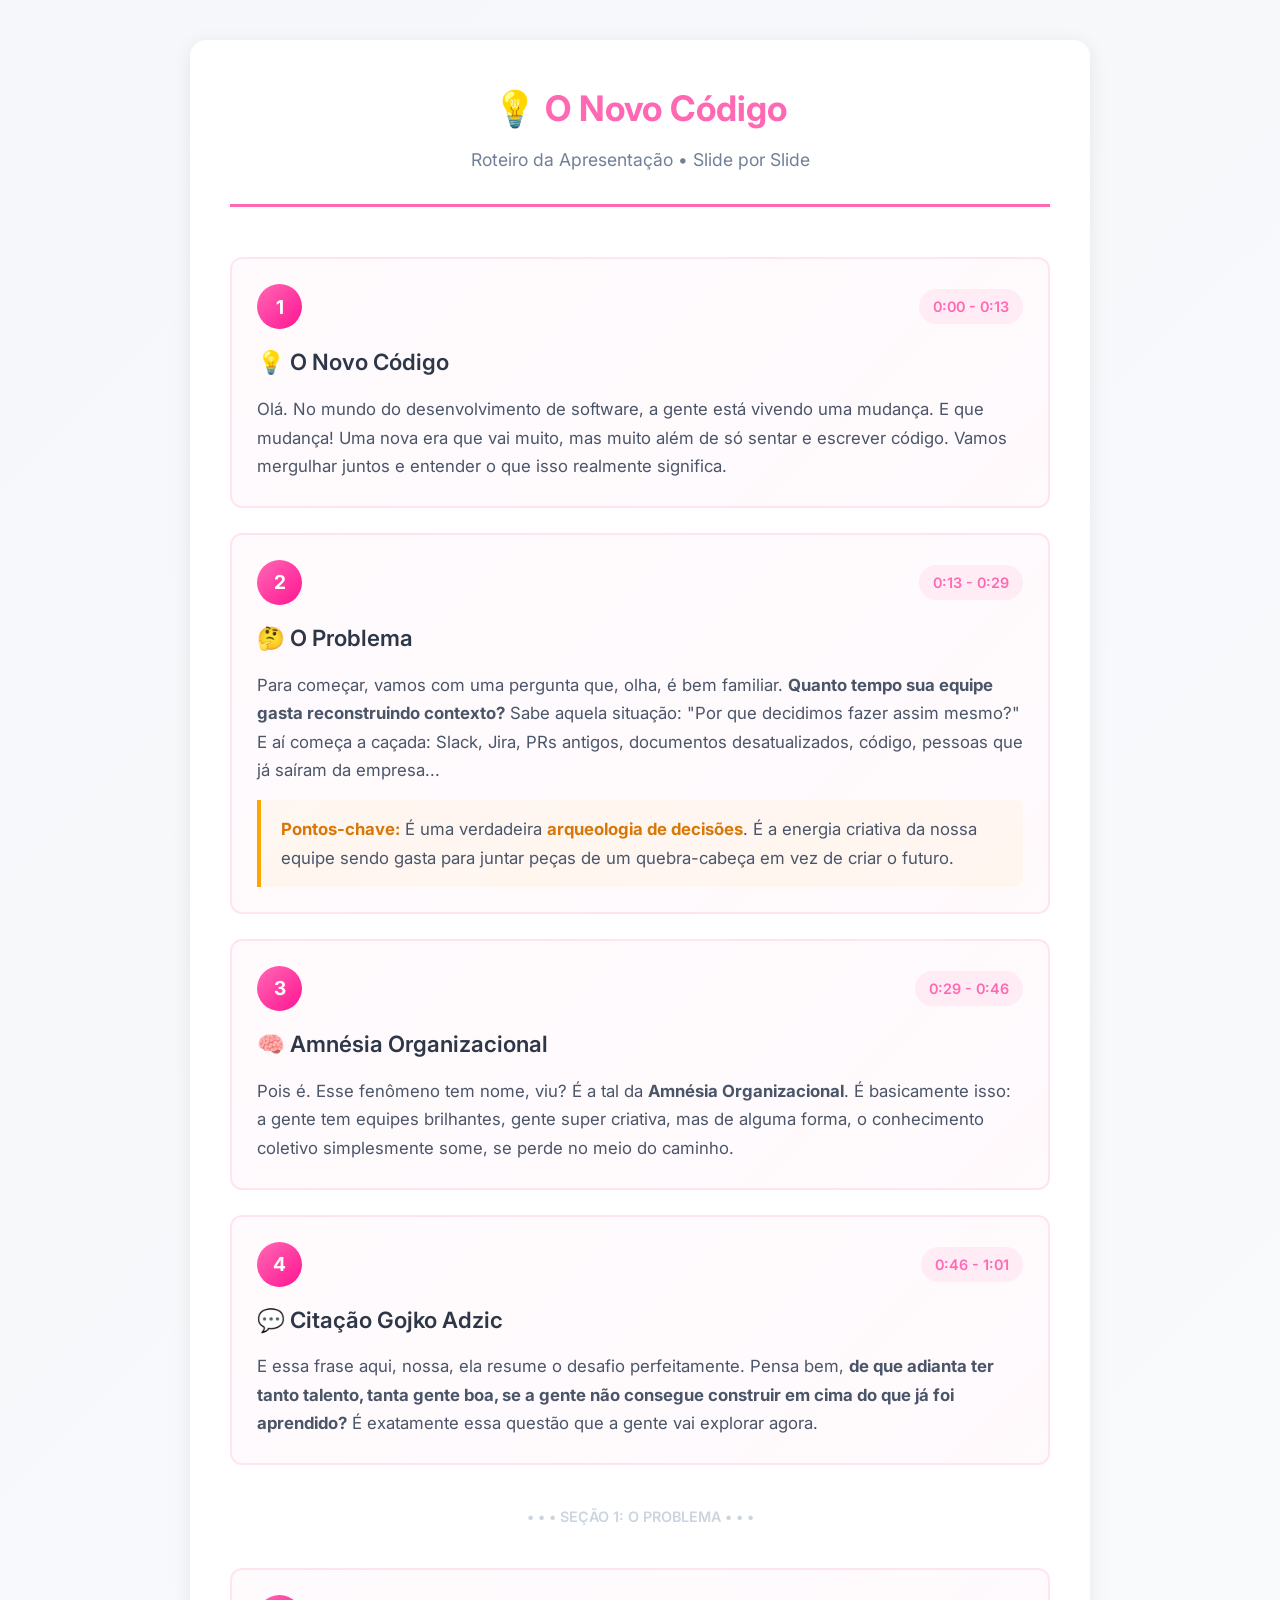
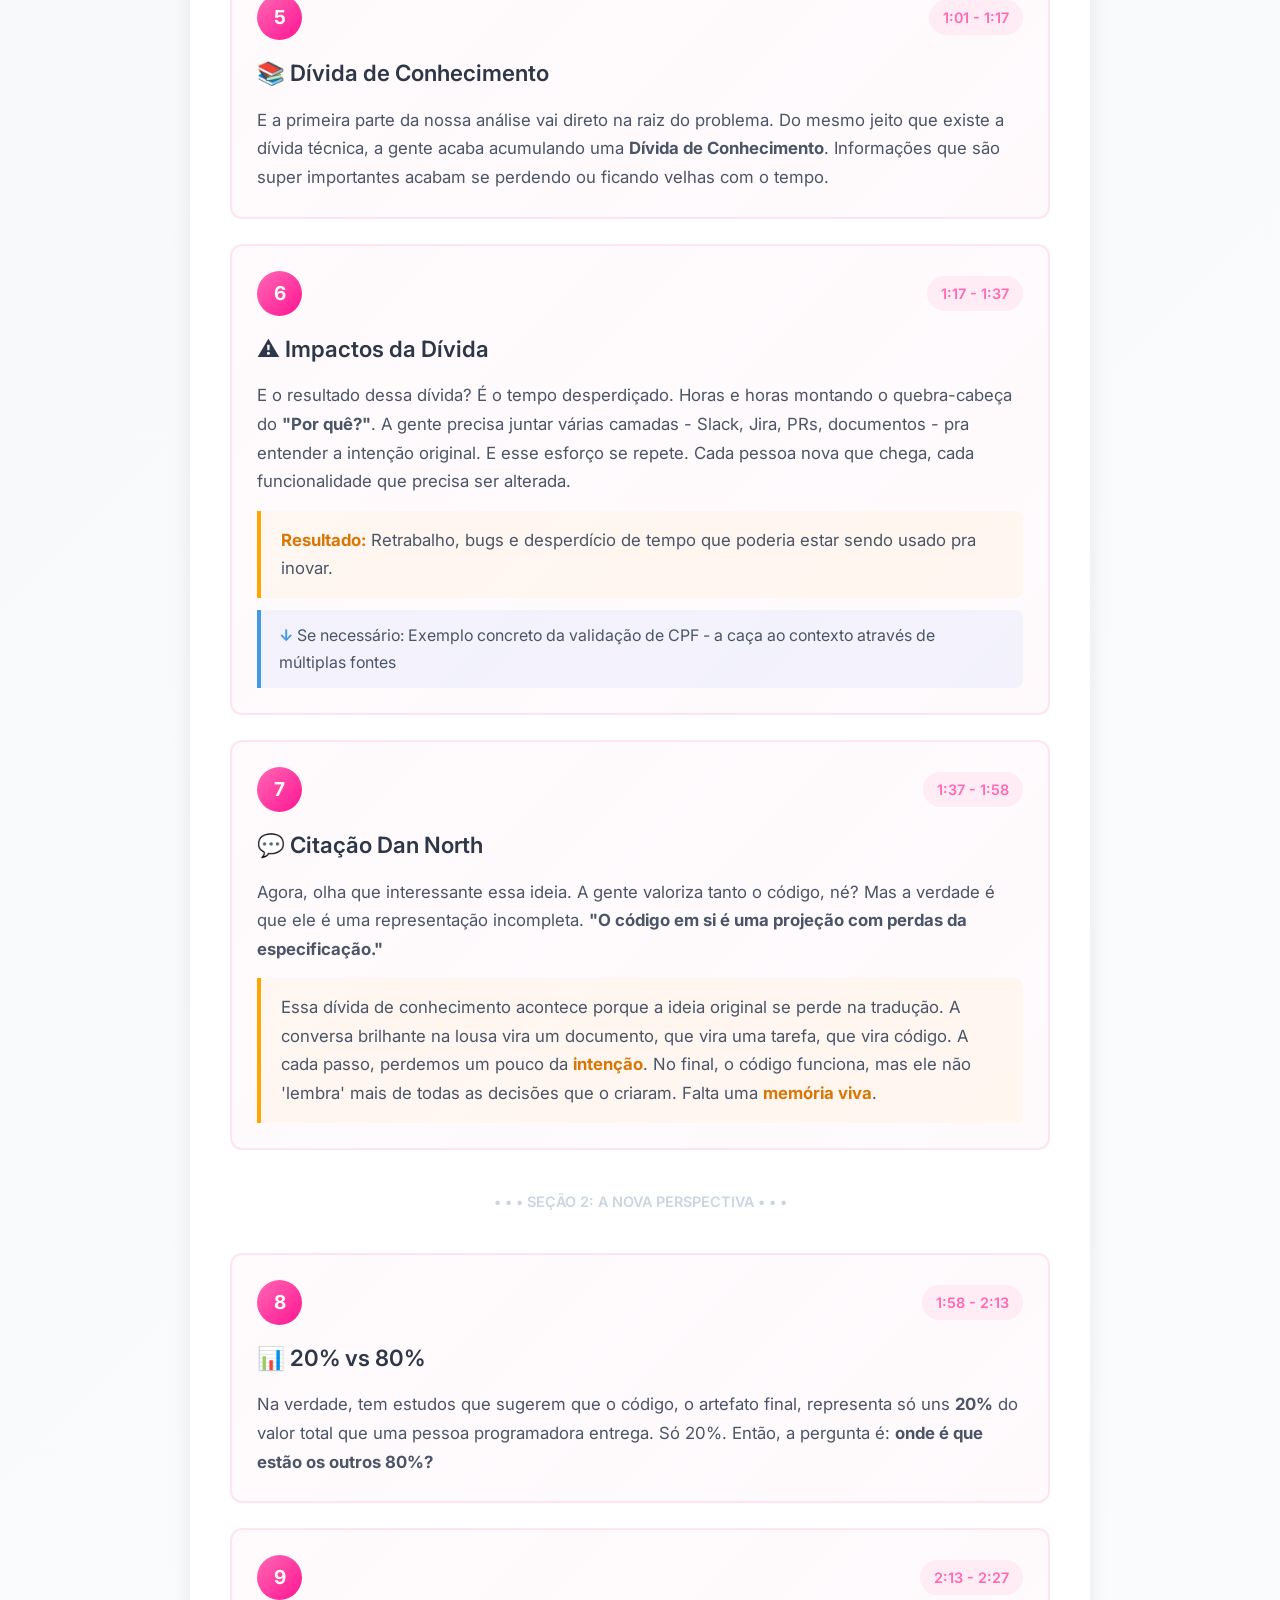
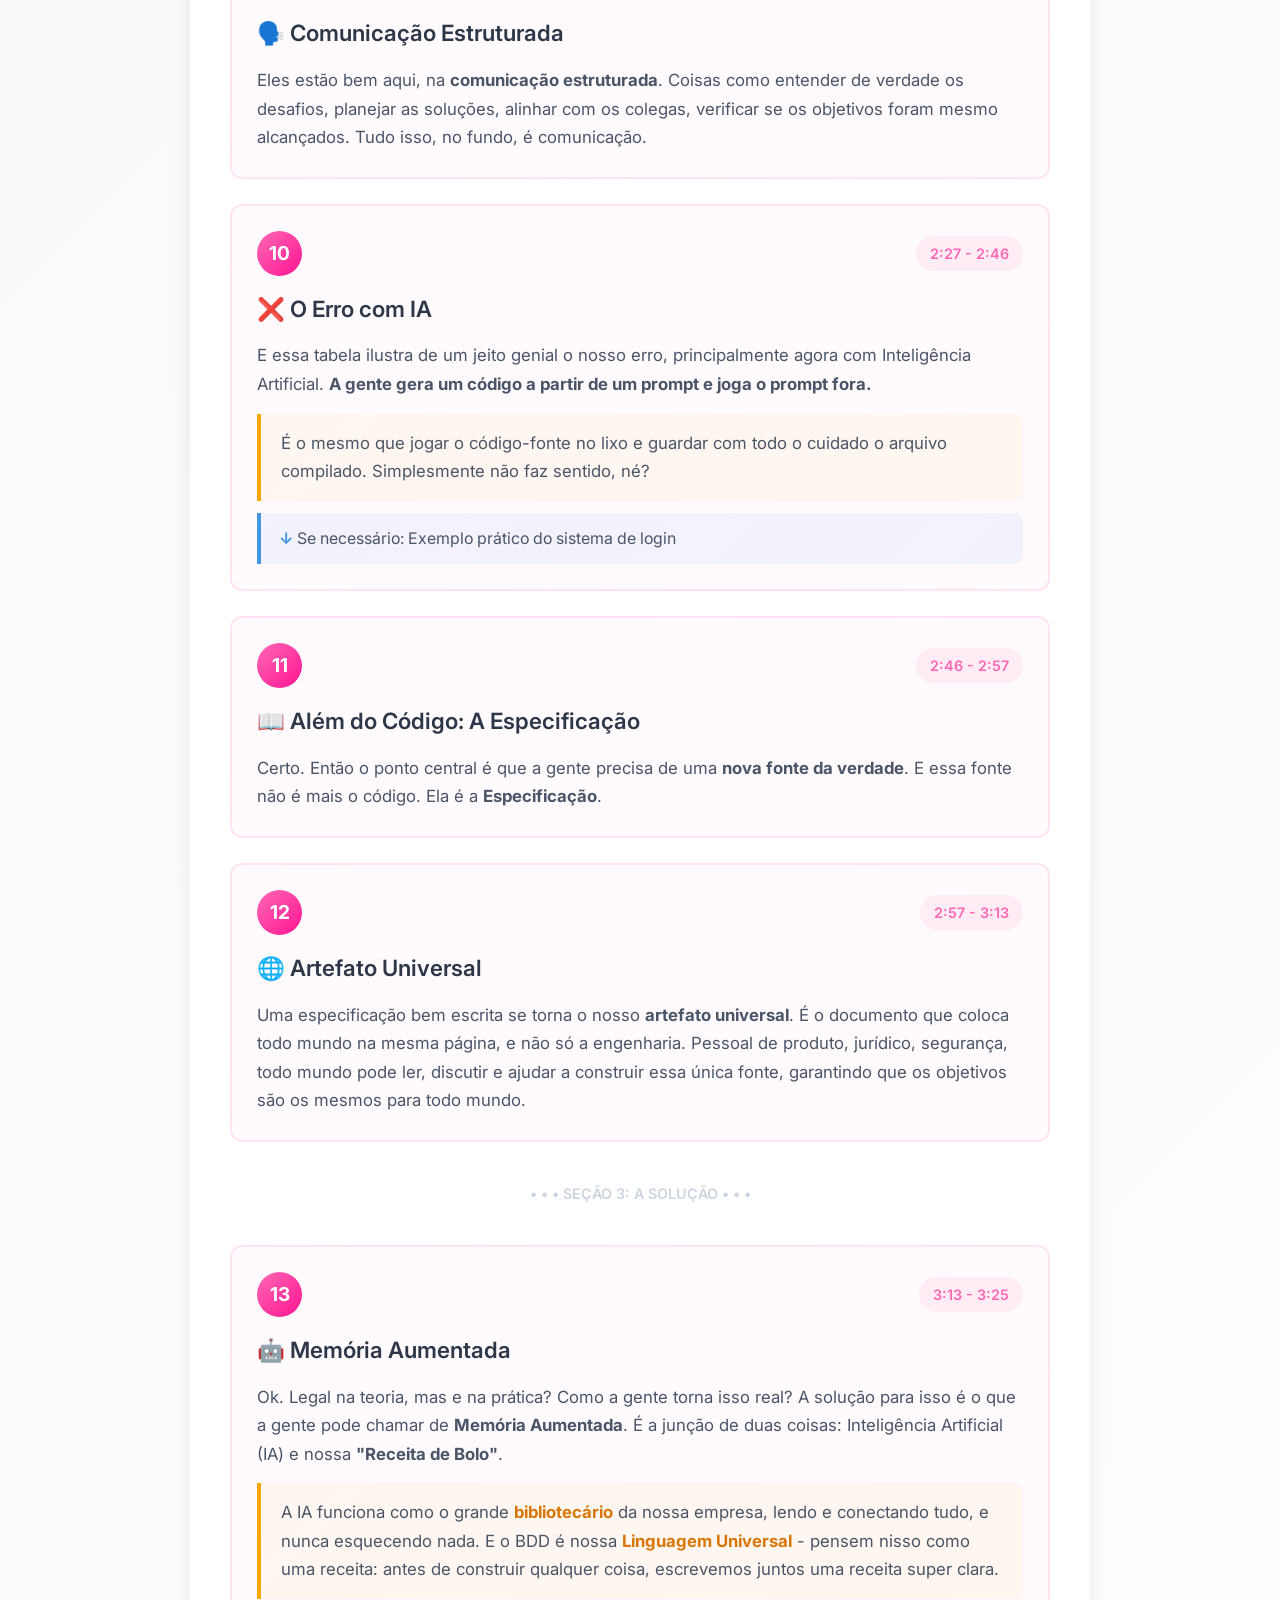
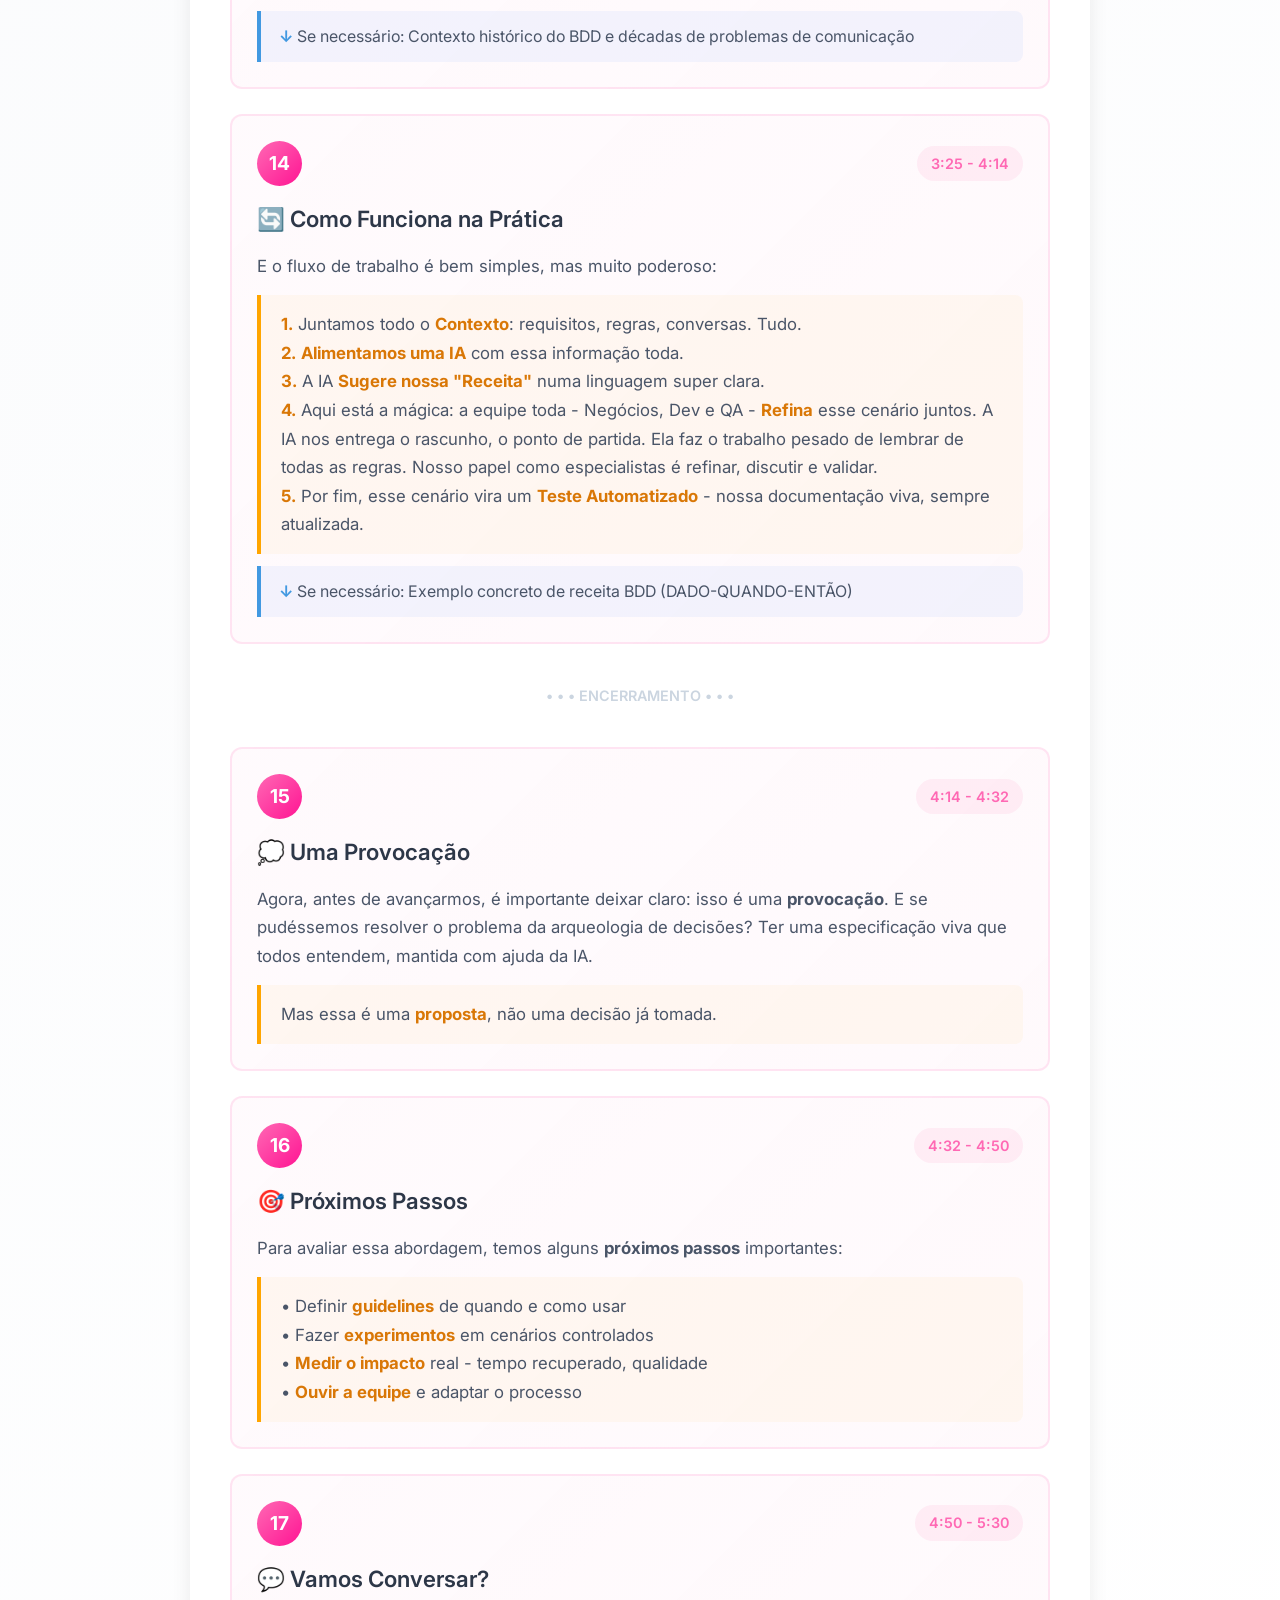
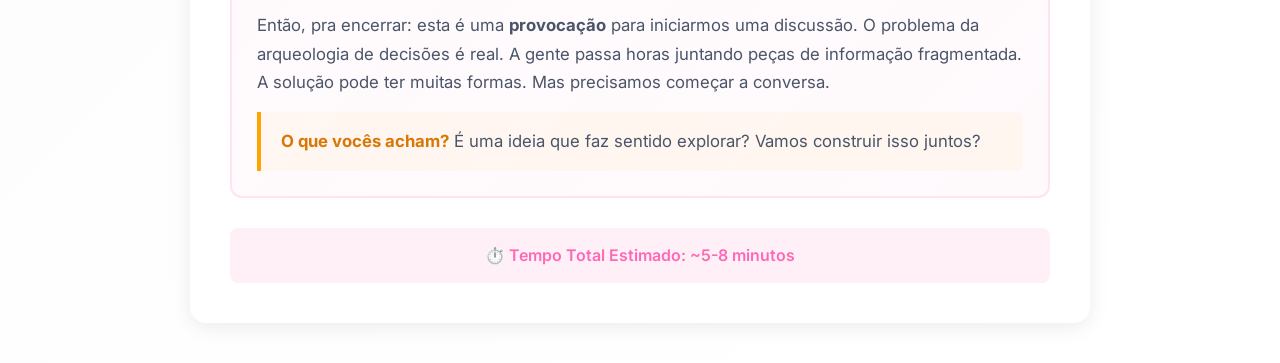
==== roteiro.html @ 11a1165b "Enhance presentation with improved structure and content, including new slides on the problem of dec" ====
<!DOCTYPE html>
<html lang="pt-BR">
<head>
    <meta charset="UTF-8">
    <meta name="viewport" content="width=device-width, initial-scale=1.0">
    <title>Roteiro da Apresentação - O Novo Código</title>
    <link rel="preconnect" href="https://fonts.googleapis.com">
    <link rel="preconnect" href="https://fonts.gstatic.com" crossorigin>
    <link href="https://fonts.googleapis.com/css2?family=Inter:wght@400;500;600;700&display=swap" rel="stylesheet">
    <style>
        * {
            margin: 0;
            padding: 0;
            box-sizing: border-box;
        }
        body {
            font-family: 'Inter', -apple-system, sans-serif;
            background: linear-gradient(135deg, #f5f7fa 0%, #fff 100%);
            padding: 40px 20px;
            color: #2d3748;
            line-height: 1.6;
        }
        .container {
            max-width: 900px;
            margin: 0 auto;
            background: white;
            border-radius: 16px;
            box-shadow: 0 4px 20px rgba(0, 0, 0, 0.08);
            padding: 40px;
        }
        header {
            text-align: center;
            margin-bottom: 50px;
            padding-bottom: 30px;
            border-bottom: 3px solid #ff69b4;
        }
        h1 {
            font-size: 2.2em;
            color: #ff69b4;
            margin-bottom: 10px;
        }
        .subtitle {
            font-size: 1.1em;
            color: #718096;
        }
        .slide-card {
            background: linear-gradient(135deg, rgba(255, 105, 180, 0.03) 0%, rgba(255, 150, 200, 0.05) 100%);
            border: 2px solid rgba(255, 105, 180, 0.15);
            border-radius: 12px;
            padding: 25px;
            margin-bottom: 25px;
            transition: transform 0.2s, box-shadow 0.2s;
        }
        .slide-card:hover {
            transform: translateY(-2px);
            box-shadow: 0 8px 25px rgba(255, 105, 180, 0.15);
        }
        .slide-header {
            display: flex;
            justify-content: space-between;
            align-items: center;
            margin-bottom: 15px;
        }
        .slide-number {
            display: inline-flex;
            align-items: center;
            justify-content: center;
            width: 45px;
            height: 45px;
            background: linear-gradient(135deg, #ff69b4 0%, #ff1493 100%);
            color: white;
            border-radius: 50%;
            font-weight: 700;
            font-size: 1.2em;
        }
        .slide-time {
            background: rgba(255, 105, 180, 0.1);
            color: #ff69b4;
            padding: 6px 14px;
            border-radius: 20px;
            font-weight: 600;
            font-size: 0.9em;
        }
        .slide-title {
            font-size: 1.4em;
            color: #2d3748;
            margin: 15px 0;
            font-weight: 600;
        }
        .slide-content {
            color: #4a5568;
            font-size: 1.05em;
            line-height: 1.7;
        }
        .key-points {
            background: rgba(255, 200, 100, 0.08);
            border-left: 4px solid #ffa500;
            padding: 15px 20px;
            margin-top: 15px;
            border-radius: 0 8px 8px 0;
        }
        .key-points strong {
            color: #d97706;
        }
        .nested-note {
            background: rgba(100, 150, 255, 0.08);
            border-left: 4px solid #4299e1;
            padding: 12px 18px;
            margin-top: 12px;
            border-radius: 0 8px 8px 0;
            font-size: 0.95em;
        }
        .nested-note::before {
            content: "↓ ";
            font-weight: bold;
            color: #4299e1;
        }
        @media print {
            body {
                background: white;
                padding: 20px;
            }
            .container {
                box-shadow: none;
                padding: 0;
            }
            .slide-card {
                page-break-inside: avoid;
                break-inside: avoid;
            }
        }
        .section-divider {
            text-align: center;
            margin: 40px 0;
            color: #cbd5e0;
            font-weight: 600;
            font-size: 0.9em;
        }
        .total-time {
            text-align: center;
            background: rgba(255, 105, 180, 0.1);
            padding: 15px;
            border-radius: 8px;
            margin-top: 30px;
            font-weight: 600;
            color: #ff69b4;
        }
    </style>
</head>
<body>
    <div class="container">
        <header>
            <h1>💡 O Novo Código</h1>
            <p class="subtitle">Roteiro da Apresentação • Slide por Slide</p>
        </header>

        <!-- Slide 1 -->
        <div class="slide-card">
            <div class="slide-header">
                <div class="slide-number">1</div>
                <div class="slide-time">0:00 - 0:13</div>
            </div>
            <div class="slide-title">💡 O Novo Código</div>
            <div class="slide-content">
                Olá. No mundo do desenvolvimento de software, a gente está vivendo uma mudança. E que mudança! Uma nova era que vai muito, mas muito além de só sentar e escrever código. Vamos mergulhar juntos e entender o que isso realmente significa.
            </div>
        </div>

        <!-- Slide 2 -->
        <div class="slide-card">
            <div class="slide-header">
                <div class="slide-number">2</div>
                <div class="slide-time">0:13 - 0:29</div>
            </div>
            <div class="slide-title">🤔 O Problema</div>
            <div class="slide-content">
                Para começar, vamos com uma pergunta que, olha, é bem familiar. <strong>Quanto tempo sua equipe gasta reconstruindo contexto?</strong> Sabe aquela situação: "Por que decidimos fazer assim mesmo?" E aí começa a caçada: Slack, Jira, PRs antigos, documentos desatualizados, código, pessoas que já saíram da empresa...
                <div class="key-points">
                    <strong>Pontos-chave:</strong> É uma verdadeira <strong>arqueologia de decisões</strong>. É a energia criativa da nossa equipe sendo gasta para juntar peças de um quebra-cabeça em vez de criar o futuro.
                </div>
            </div>
        </div>

        <!-- Slide 3 -->
        <div class="slide-card">
            <div class="slide-header">
                <div class="slide-number">3</div>
                <div class="slide-time">0:29 - 0:46</div>
            </div>
            <div class="slide-title">🧠 Amnésia Organizacional</div>
            <div class="slide-content">
                Pois é. Esse fenômeno tem nome, viu? É a tal da <strong>Amnésia Organizacional</strong>. É basicamente isso: a gente tem equipes brilhantes, gente super criativa, mas de alguma forma, o conhecimento coletivo simplesmente some, se perde no meio do caminho.
            </div>
        </div>

        <!-- Slide 4 -->
        <div class="slide-card">
            <div class="slide-header">
                <div class="slide-number">4</div>
                <div class="slide-time">0:46 - 1:01</div>
            </div>
            <div class="slide-title">💬 Citação Gojko Adzic</div>
            <div class="slide-content">
                E essa frase aqui, nossa, ela resume o desafio perfeitamente. Pensa bem, <strong>de que adianta ter tanto talento, tanta gente boa, se a gente não consegue construir em cima do que já foi aprendido?</strong> É exatamente essa questão que a gente vai explorar agora.
            </div>
        </div>

        <div class="section-divider">• • • SEÇÃO 1: O PROBLEMA • • •</div>

        <!-- Slide 5 -->
        <div class="slide-card">
            <div class="slide-header">
                <div class="slide-number">5</div>
                <div class="slide-time">1:01 - 1:17</div>
            </div>
            <div class="slide-title">📚 Dívida de Conhecimento</div>
            <div class="slide-content">
                E a primeira parte da nossa análise vai direto na raiz do problema. Do mesmo jeito que existe a dívida técnica, a gente acaba acumulando uma <strong>Dívida de Conhecimento</strong>. Informações que são super importantes acabam se perdendo ou ficando velhas com o tempo.
            </div>
        </div>

        <!-- Slide 6 -->
        <div class="slide-card">
            <div class="slide-header">
                <div class="slide-number">6</div>
                <div class="slide-time">1:17 - 1:37</div>
            </div>
            <div class="slide-title">⚠️ Impactos da Dívida</div>
            <div class="slide-content">
                E o resultado dessa dívida? É o tempo desperdiçado. Horas e horas montando o quebra-cabeça do <strong>"Por quê?"</strong>. A gente precisa juntar várias camadas - Slack, Jira, PRs, documentos - pra entender a intenção original. E esse esforço se repete. Cada pessoa nova que chega, cada funcionalidade que precisa ser alterada.
                <div class="key-points">
                    <strong>Resultado:</strong> Retrabalho, bugs e desperdício de tempo que poderia estar sendo usado pra inovar.
                </div>
                <div class="nested-note">
                    Se necessário: Exemplo concreto da validação de CPF - a caça ao contexto através de múltiplas fontes
                </div>
            </div>
        </div>

        <!-- Slide 7 -->
        <div class="slide-card">
            <div class="slide-header">
                <div class="slide-number">7</div>
                <div class="slide-time">1:37 - 1:58</div>
            </div>
            <div class="slide-title">💬 Citação Dan North</div>
            <div class="slide-content">
                Agora, olha que interessante essa ideia. A gente valoriza tanto o código, né? Mas a verdade é que ele é uma representação incompleta. <strong>"O código em si é uma projeção com perdas da especificação."</strong>
                <div class="key-points">
                    Essa dívida de conhecimento acontece porque a ideia original se perde na tradução. A conversa brilhante na lousa vira um documento, que vira uma tarefa, que vira código. A cada passo, perdemos um pouco da <strong>intenção</strong>. No final, o código funciona, mas ele não 'lembra' mais de todas as decisões que o criaram. Falta uma <strong>memória viva</strong>.
                </div>
            </div>
        </div>

        <div class="section-divider">• • • SEÇÃO 2: A NOVA PERSPECTIVA • • •</div>

        <!-- Slide 8 -->
        <div class="slide-card">
            <div class="slide-header">
                <div class="slide-number">8</div>
                <div class="slide-time">1:58 - 2:13</div>
            </div>
            <div class="slide-title">📊 20% vs 80%</div>
            <div class="slide-content">
                Na verdade, tem estudos que sugerem que o código, o artefato final, representa só uns <strong>20%</strong> do valor total que uma pessoa programadora entrega. Só 20%. Então, a pergunta é: <strong>onde é que estão os outros 80%?</strong>
            </div>
        </div>

        <!-- Slide 9 -->
        <div class="slide-card">
            <div class="slide-header">
                <div class="slide-number">9</div>
                <div class="slide-time">2:13 - 2:27</div>
            </div>
            <div class="slide-title">🗣️ Comunicação Estruturada</div>
            <div class="slide-content">
                Eles estão bem aqui, na <strong>comunicação estruturada</strong>. Coisas como entender de verdade os desafios, planejar as soluções, alinhar com os colegas, verificar se os objetivos foram mesmo alcançados. Tudo isso, no fundo, é comunicação.
            </div>
        </div>

        <!-- Slide 10 -->
        <div class="slide-card">
            <div class="slide-header">
                <div class="slide-number">10</div>
                <div class="slide-time">2:27 - 2:46</div>
            </div>
            <div class="slide-title">❌ O Erro com IA</div>
            <div class="slide-content">
                E essa tabela ilustra de um jeito genial o nosso erro, principalmente agora com Inteligência Artificial. <strong>A gente gera um código a partir de um prompt e joga o prompt fora.</strong>
                <div class="key-points">
                    É o mesmo que jogar o código-fonte no lixo e guardar com todo o cuidado o arquivo compilado. Simplesmente não faz sentido, né?
                </div>
                <div class="nested-note">
                    Se necessário: Exemplo prático do sistema de login
                </div>
            </div>
        </div>

        <!-- Slide 11 -->
        <div class="slide-card">
            <div class="slide-header">
                <div class="slide-number">11</div>
                <div class="slide-time">2:46 - 2:57</div>
            </div>
            <div class="slide-title">📖 Além do Código: A Especificação</div>
            <div class="slide-content">
                Certo. Então o ponto central é que a gente precisa de uma <strong>nova fonte da verdade</strong>. E essa fonte não é mais o código. Ela é a <strong>Especificação</strong>.
            </div>
        </div>

        <!-- Slide 12 -->
        <div class="slide-card">
            <div class="slide-header">
                <div class="slide-number">12</div>
                <div class="slide-time">2:57 - 3:13</div>
            </div>
            <div class="slide-title">🌐 Artefato Universal</div>
            <div class="slide-content">
                Uma especificação bem escrita se torna o nosso <strong>artefato universal</strong>. É o documento que coloca todo mundo na mesma página, e não só a engenharia. Pessoal de produto, jurídico, segurança, todo mundo pode ler, discutir e ajudar a construir essa única fonte, garantindo que os objetivos são os mesmos para todo mundo.
            </div>
        </div>

        <div class="section-divider">• • • SEÇÃO 3: A SOLUÇÃO • • •</div>

        <!-- Slide 13 -->
        <div class="slide-card">
            <div class="slide-header">
                <div class="slide-number">13</div>
                <div class="slide-time">3:13 - 3:25</div>
            </div>
            <div class="slide-title">🤖 Memória Aumentada</div>
            <div class="slide-content">
                Ok. Legal na teoria, mas e na prática? Como a gente torna isso real? A solução para isso é o que a gente pode chamar de <strong>Memória Aumentada</strong>. É a junção de duas coisas: Inteligência Artificial (IA) e nossa <strong>"Receita de Bolo"</strong>.
                <div class="key-points">
                    A IA funciona como o grande <strong>bibliotecário</strong> da nossa empresa, lendo e conectando tudo, e nunca esquecendo nada. E o BDD é nossa <strong>Linguagem Universal</strong> - pensem nisso como uma receita: antes de construir qualquer coisa, escrevemos juntos uma receita super clara.
                </div>
                <div class="nested-note">
                    Se necessário: Contexto histórico do BDD e décadas de problemas de comunicação
                </div>
            </div>
        </div>

        <!-- Slide 14 -->
        <div class="slide-card">
            <div class="slide-header">
                <div class="slide-number">14</div>
                <div class="slide-time">3:25 - 4:14</div>
            </div>
            <div class="slide-title">🔄 Como Funciona na Prática</div>
            <div class="slide-content">
                E o fluxo de trabalho é bem simples, mas muito poderoso:
                <div class="key-points">
                    <strong>1.</strong> Juntamos todo o <strong>Contexto</strong>: requisitos, regras, conversas. Tudo.<br>
                    <strong>2.</strong> <strong>Alimentamos uma IA</strong> com essa informação toda.<br>
                    <strong>3.</strong> A IA <strong>Sugere nossa "Receita"</strong> numa linguagem super clara.<br>
                    <strong>4.</strong> Aqui está a mágica: a equipe toda - Negócios, Dev e QA - <strong>Refina</strong> esse cenário juntos. A IA nos entrega o rascunho, o ponto de partida. Ela faz o trabalho pesado de lembrar de todas as regras. Nosso papel como especialistas é refinar, discutir e validar.<br>
                    <strong>5.</strong> Por fim, esse cenário vira um <strong>Teste Automatizado</strong> - nossa documentação viva, sempre atualizada.
                </div>
                <div class="nested-note">
                    Se necessário: Exemplo concreto de receita BDD (DADO-QUANDO-ENTÃO)
                </div>
            </div>
        </div>

        <div class="section-divider">• • • ENCERRAMENTO • • •</div>

        <!-- Slide 15 -->
        <div class="slide-card">
            <div class="slide-header">
                <div class="slide-number">15</div>
                <div class="slide-time">4:14 - 4:32</div>
            </div>
            <div class="slide-title">💭 Uma Provocação</div>
            <div class="slide-content">
                Agora, antes de avançarmos, é importante deixar claro: isso é uma <strong>provocação</strong>. E se pudéssemos resolver o problema da arqueologia de decisões? Ter uma especificação viva que todos entendem, mantida com ajuda da IA.
                <div class="key-points">
                    Mas essa é uma <strong>proposta</strong>, não uma decisão já tomada.
                </div>
            </div>
        </div>

        <!-- Slide 16 -->
        <div class="slide-card">
            <div class="slide-header">
                <div class="slide-number">16</div>
                <div class="slide-time">4:32 - 4:50</div>
            </div>
            <div class="slide-title">🎯 Próximos Passos</div>
            <div class="slide-content">
                Para avaliar essa abordagem, temos alguns <strong>próximos passos</strong> importantes:
                <div class="key-points">
                    • Definir <strong>guidelines</strong> de quando e como usar<br>
                    • Fazer <strong>experimentos</strong> em cenários controlados<br>
                    • <strong>Medir o impacto</strong> real - tempo recuperado, qualidade<br>
                    • <strong>Ouvir a equipe</strong> e adaptar o processo
                </div>
            </div>
        </div>

        <!-- Slide 17 -->
        <div class="slide-card">
            <div class="slide-header">
                <div class="slide-number">17</div>
                <div class="slide-time">4:50 - 5:30</div>
            </div>
            <div class="slide-title">💬 Vamos Conversar?</div>
            <div class="slide-content">
                Então, pra encerrar: esta é uma <strong>provocação</strong> para iniciarmos uma discussão. O problema da arqueologia de decisões é real. A gente passa horas juntando peças de informação fragmentada. A solução pode ter muitas formas. Mas precisamos começar a conversa.
                <div class="key-points">
                    <strong>O que vocês acham?</strong> É uma ideia que faz sentido explorar? Vamos construir isso juntos?
                </div>
            </div>
        </div>

        <div class="total-time">
            ⏱️ Tempo Total Estimado: ~5-8 minutos
        </div>
    </div>
</body>
</html>
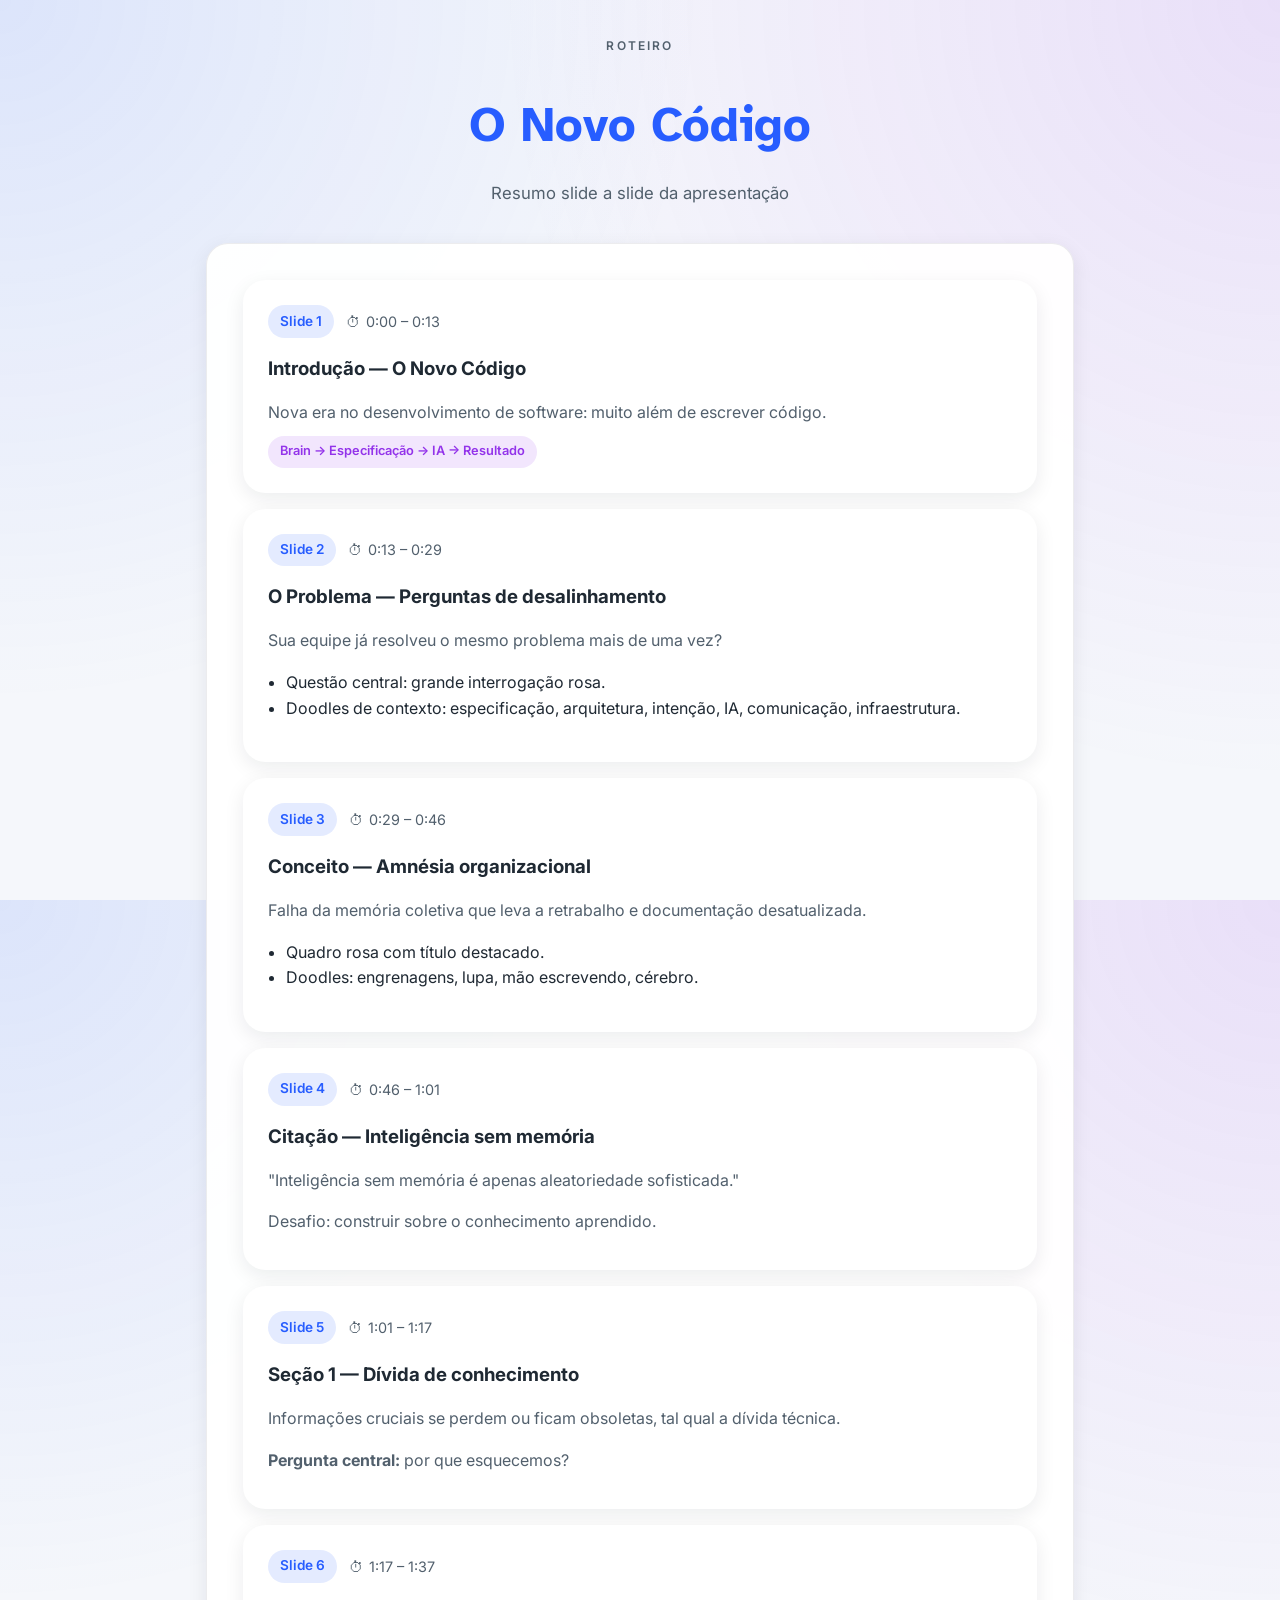
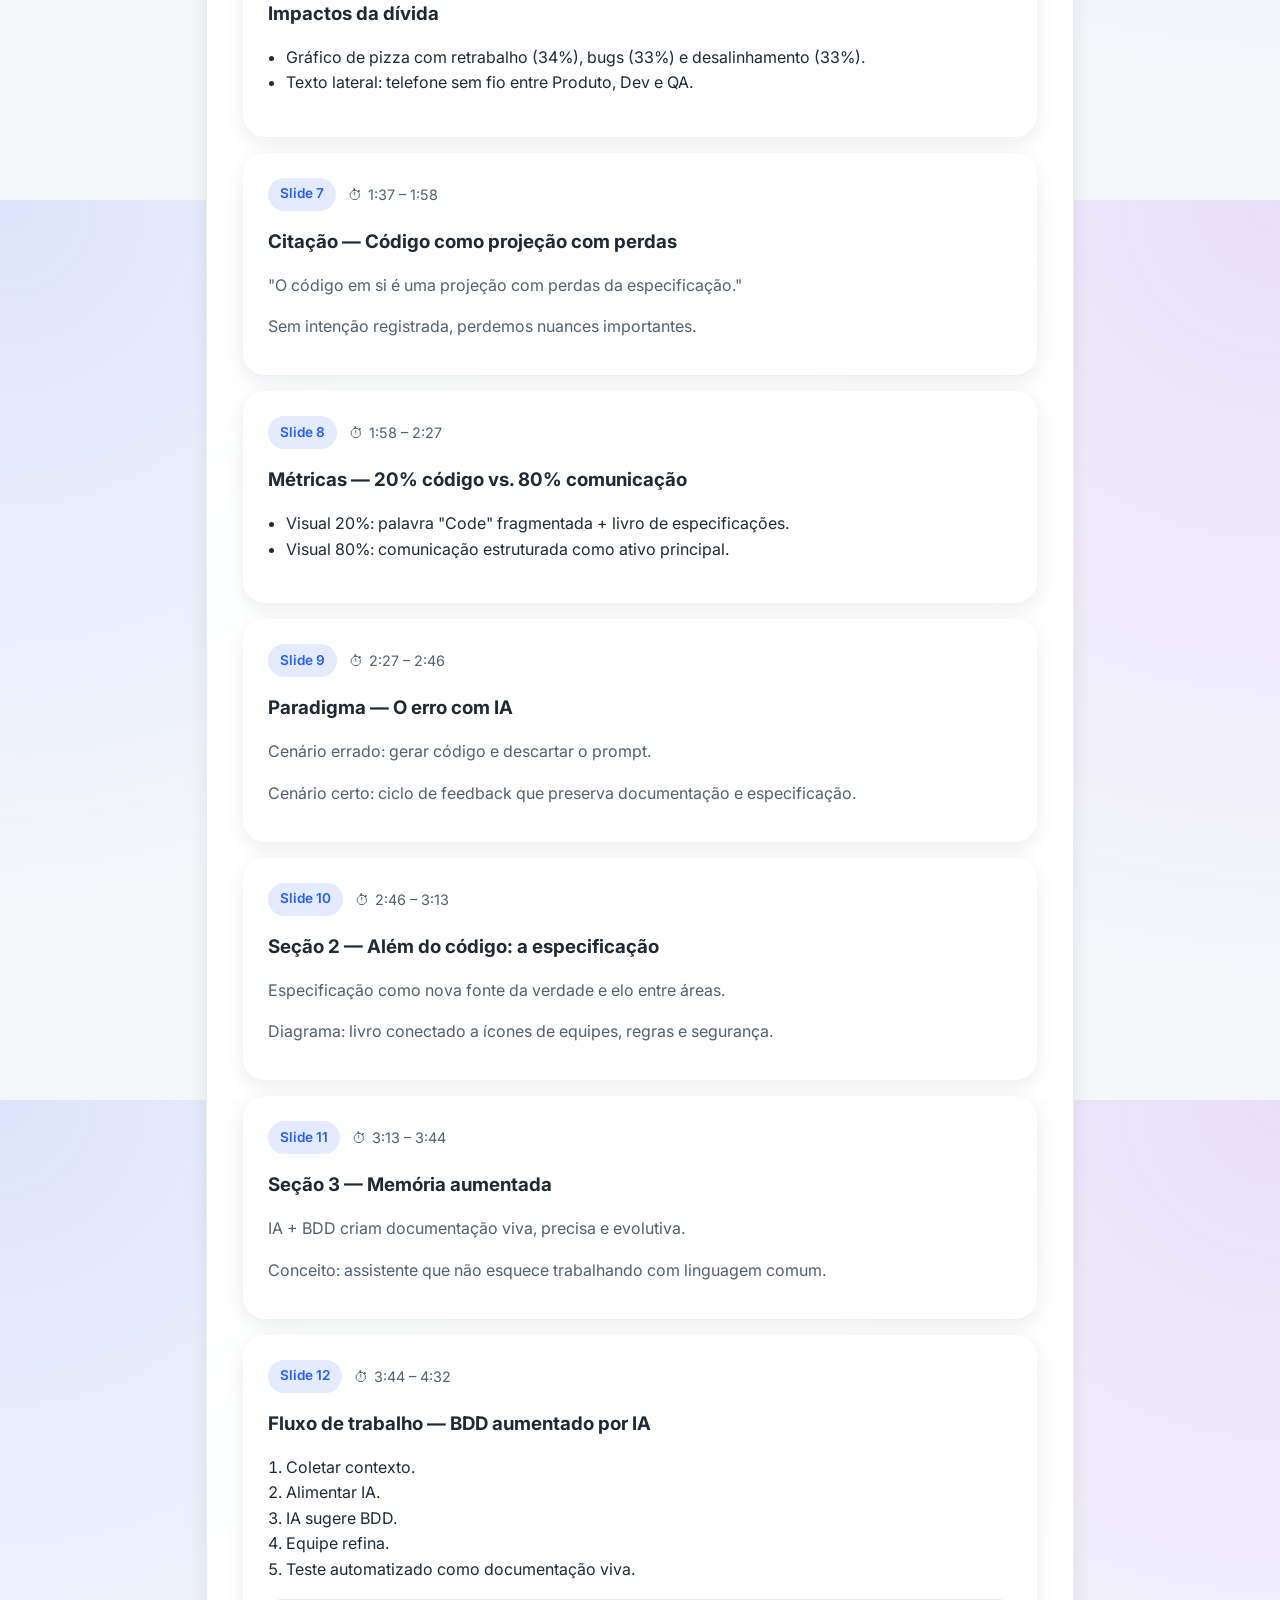
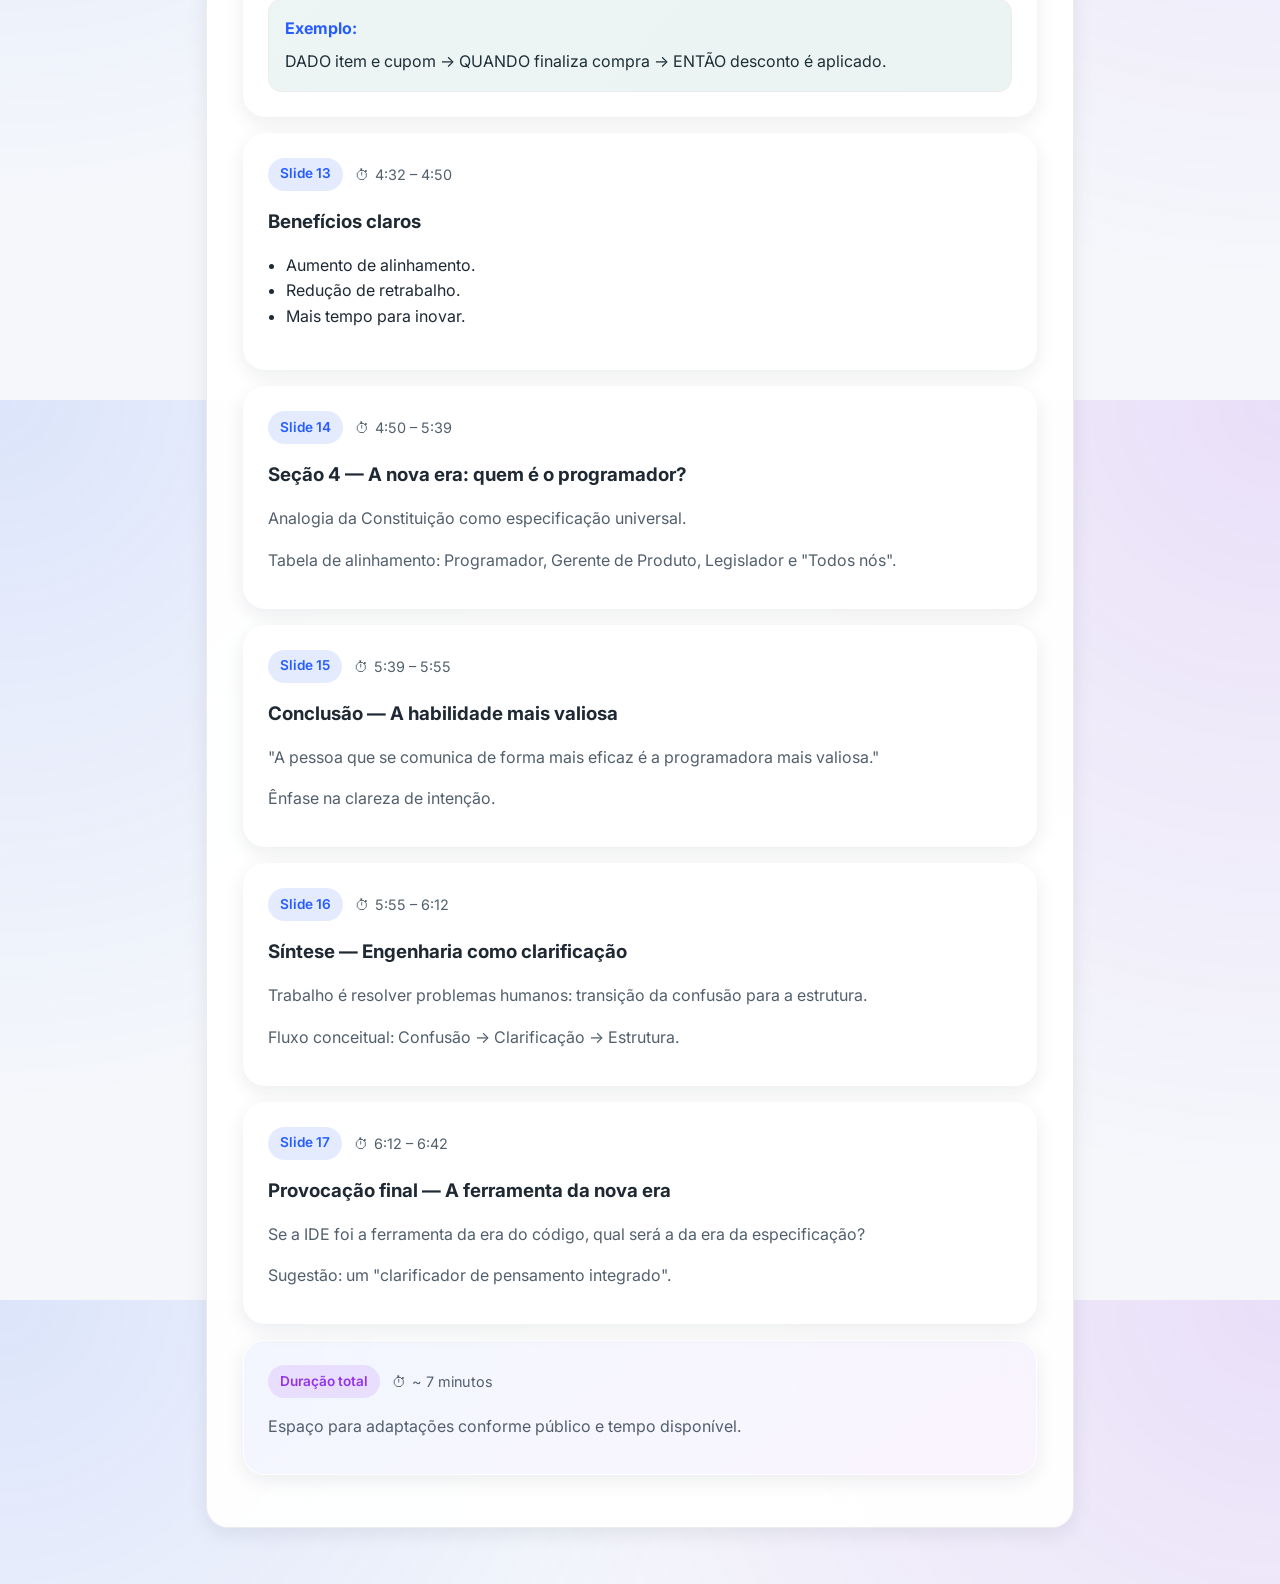
==== commit 86bb6fcd: "Adopt Quarto-inspired design system for presentation" ====
--- a/roteiro.html
+++ b/roteiro.html
@@ -6,416 +6,219 @@
     <title>Roteiro da Apresentação - O Novo Código</title>
     <link rel="preconnect" href="https://fonts.googleapis.com">
     <link rel="preconnect" href="https://fonts.gstatic.com" crossorigin>
-    <link href="https://fonts.googleapis.com/css2?family=Inter:wght@400;500;600;700&display=swap" rel="stylesheet">
-    <style>
-        * {
-            margin: 0;
-            padding: 0;
-            box-sizing: border-box;
-        }
-        body {
-            font-family: 'Inter', -apple-system, sans-serif;
-            background: linear-gradient(135deg, #f5f7fa 0%, #fff 100%);
-            padding: 40px 20px;
-            color: #2d3748;
-            line-height: 1.6;
-        }
-        .container {
-            max-width: 900px;
-            margin: 0 auto;
-            background: white;
-            border-radius: 16px;
-            box-shadow: 0 4px 20px rgba(0, 0, 0, 0.08);
-            padding: 40px;
-        }
-        header {
-            text-align: center;
-            margin-bottom: 50px;
-            padding-bottom: 30px;
-            border-bottom: 3px solid #ff69b4;
-        }
-        h1 {
-            font-size: 2.2em;
-            color: #ff69b4;
-            margin-bottom: 10px;
-        }
-        .subtitle {
-            font-size: 1.1em;
-            color: #718096;
-        }
-        .slide-card {
-            background: linear-gradient(135deg, rgba(255, 105, 180, 0.03) 0%, rgba(255, 150, 200, 0.05) 100%);
-            border: 2px solid rgba(255, 105, 180, 0.15);
-            border-radius: 12px;
-            padding: 25px;
-            margin-bottom: 25px;
-            transition: transform 0.2s, box-shadow 0.2s;
-        }
-        .slide-card:hover {
-            transform: translateY(-2px);
-            box-shadow: 0 8px 25px rgba(255, 105, 180, 0.15);
-        }
-        .slide-header {
-            display: flex;
-            justify-content: space-between;
-            align-items: center;
-            margin-bottom: 15px;
-        }
-        .slide-number {
-            display: inline-flex;
-            align-items: center;
-            justify-content: center;
-            width: 45px;
-            height: 45px;
-            background: linear-gradient(135deg, #ff69b4 0%, #ff1493 100%);
-            color: white;
-            border-radius: 50%;
-            font-weight: 700;
-            font-size: 1.2em;
-        }
-        .slide-time {
-            background: rgba(255, 105, 180, 0.1);
-            color: #ff69b4;
-            padding: 6px 14px;
-            border-radius: 20px;
-            font-weight: 600;
-            font-size: 0.9em;
-        }
-        .slide-title {
-            font-size: 1.4em;
-            color: #2d3748;
-            margin: 15px 0;
-            font-weight: 600;
-        }
-        .slide-content {
-            color: #4a5568;
-            font-size: 1.05em;
-            line-height: 1.7;
-        }
-        .key-points {
-            background: rgba(255, 200, 100, 0.08);
-            border-left: 4px solid #ffa500;
-            padding: 15px 20px;
-            margin-top: 15px;
-            border-radius: 0 8px 8px 0;
-        }
-        .key-points strong {
-            color: #d97706;
-        }
-        .nested-note {
-            background: rgba(100, 150, 255, 0.08);
-            border-left: 4px solid #4299e1;
-            padding: 12px 18px;
-            margin-top: 12px;
-            border-radius: 0 8px 8px 0;
-            font-size: 0.95em;
-        }
-        .nested-note::before {
-            content: "↓ ";
-            font-weight: bold;
-            color: #4299e1;
-        }
-        @media print {
-            body {
-                background: white;
-                padding: 20px;
-            }
-            .container {
-                box-shadow: none;
-                padding: 0;
-            }
-            .slide-card {
-                page-break-inside: avoid;
-                break-inside: avoid;
-            }
-        }
-        .section-divider {
-            text-align: center;
-            margin: 40px 0;
-            color: #cbd5e0;
-            font-weight: 600;
-            font-size: 0.9em;
-        }
-        .total-time {
-            text-align: center;
-            background: rgba(255, 105, 180, 0.1);
-            padding: 15px;
-            border-radius: 8px;
-            margin-top: 30px;
-            font-weight: 600;
-            color: #ff69b4;
-        }
-    </style>
+    <link href="https://fonts.googleapis.com/css2?family=Atkinson+Hyperlegible:wght@400;700&family=Inter:wght@400;500;600;700&display=swap" rel="stylesheet">
+    <link rel="stylesheet" href="assets/css/design-system.css">
 </head>
 <body>
-    <div class="container">
-        <header>
-            <h1>💡 O Novo Código</h1>
-            <p class="subtitle">Roteiro da Apresentação • Slide por Slide</p>
+    <main class="ds-app-shell">
+        <header class="ds-header">
+            <div class="ds-header__eyebrow">Roteiro</div>
+            <h1 class="ds-header__title">O Novo Código</h1>
+            <p class="ds-header__subtitle">Resumo slide a slide da apresentação</p>
         </header>
 
-        <!-- Slide 1 -->
-        <div class="slide-card">
-            <div class="slide-header">
-                <div class="slide-number">1</div>
-                <div class="slide-time">0:00 - 0:13</div>
+        <section class="ds-print-block">
+            <article class="ds-card">
+                <div class="ds-slide__meta">
+                    <span class="ds-chip">Slide 1</span>
+                    <span class="ds-timing">0:00 &ndash; 0:13</span>
+                </div>
+                <h3>Introdução &mdash; O Novo Código</h3>
+                <p>Nova era no desenvolvimento de software: muito além de escrever código.</p>
+                <div class="ds-badge-group">
+                    <span class="ds-chip ds-chip--accent">Brain → Especificação → IA → Resultado</span>
+                </div>
+            </article>
+
+            <article class="ds-card">
+                <div class="ds-slide__meta">
+                    <span class="ds-chip">Slide 2</span>
+                    <span class="ds-timing">0:13 &ndash; 0:29</span>
+                </div>
+                <h3>O Problema &mdash; Perguntas de desalinhamento</h3>
+                <p>Sua equipe já resolveu o mesmo problema mais de uma vez?</p>
+                <ul>
+                    <li>Questão central: grande interrogação rosa.</li>
+                    <li>Doodles de contexto: especificação, arquitetura, intenção, IA, comunicação, infraestrutura.</li>
+                </ul>
+            </article>
+
+            <article class="ds-card">
+                <div class="ds-slide__meta">
+                    <span class="ds-chip">Slide 3</span>
+                    <span class="ds-timing">0:29 &ndash; 0:46</span>
+                </div>
+                <h3>Conceito &mdash; Amnésia organizacional</h3>
+                <p>Falha da memória coletiva que leva a retrabalho e documentação desatualizada.</p>
+                <ul>
+                    <li>Quadro rosa com título destacado.</li>
+                    <li>Doodles: engrenagens, lupa, mão escrevendo, cérebro.</li>
+                </ul>
+            </article>
+
+            <article class="ds-card">
+                <div class="ds-slide__meta">
+                    <span class="ds-chip">Slide 4</span>
+                    <span class="ds-timing">0:46 &ndash; 1:01</span>
+                </div>
+                <h3>Citação &mdash; Inteligência sem memória</h3>
+                <p>"Inteligência sem memória é apenas aleatoriedade sofisticada."</p>
+                <p>Desafio: construir sobre o conhecimento aprendido.</p>
+            </article>
+
+            <article class="ds-card">
+                <div class="ds-slide__meta">
+                    <span class="ds-chip">Slide 5</span>
+                    <span class="ds-timing">1:01 &ndash; 1:17</span>
+                </div>
+                <h3>Seção 1 &mdash; Dívida de conhecimento</h3>
+                <p>Informações cruciais se perdem ou ficam obsoletas, tal qual a dívida técnica.</p>
+                <p><strong>Pergunta central:</strong> por que esquecemos?</p>
+            </article>
+
+            <article class="ds-card">
+                <div class="ds-slide__meta">
+                    <span class="ds-chip">Slide 6</span>
+                    <span class="ds-timing">1:17 &ndash; 1:37</span>
+                </div>
+                <h3>Impactos da dívida</h3>
+                <ul>
+                    <li>Gráfico de pizza com retrabalho (34%), bugs (33%) e desalinhamento (33%).</li>
+                    <li>Texto lateral: telefone sem fio entre Produto, Dev e QA.</li>
+                </ul>
+            </article>
+
+            <article class="ds-card">
+                <div class="ds-slide__meta">
+                    <span class="ds-chip">Slide 7</span>
+                    <span class="ds-timing">1:37 &ndash; 1:58</span>
+                </div>
+                <h3>Citação &mdash; Código como projeção com perdas</h3>
+                <p>"O código em si é uma projeção com perdas da especificação."</p>
+                <p>Sem intenção registrada, perdemos nuances importantes.</p>
+            </article>
+
+            <article class="ds-card">
+                <div class="ds-slide__meta">
+                    <span class="ds-chip">Slide 8</span>
+                    <span class="ds-timing">1:58 &ndash; 2:27</span>
+                </div>
+                <h3>Métricas &mdash; 20% código vs. 80% comunicação</h3>
+                <ul>
+                    <li>Visual 20%: palavra "Code" fragmentada + livro de especificações.</li>
+                    <li>Visual 80%: comunicação estruturada como ativo principal.</li>
+                </ul>
+            </article>
+
+            <article class="ds-card">
+                <div class="ds-slide__meta">
+                    <span class="ds-chip">Slide 9</span>
+                    <span class="ds-timing">2:27 &ndash; 2:46</span>
+                </div>
+                <h3>Paradigma &mdash; O erro com IA</h3>
+                <p>Cenário errado: gerar código e descartar o prompt.</p>
+                <p>Cenário certo: ciclo de feedback que preserva documentação e especificação.</p>
+            </article>
+
+            <article class="ds-card">
+                <div class="ds-slide__meta">
+                    <span class="ds-chip">Slide 10</span>
+                    <span class="ds-timing">2:46 &ndash; 3:13</span>
+                </div>
+                <h3>Seção 2 &mdash; Além do código: a especificação</h3>
+                <p>Especificação como nova fonte da verdade e elo entre áreas.</p>
+                <p>Diagrama: livro conectado a ícones de equipes, regras e segurança.</p>
+            </article>
+
+            <article class="ds-card">
+                <div class="ds-slide__meta">
+                    <span class="ds-chip">Slide 11</span>
+                    <span class="ds-timing">3:13 &ndash; 3:44</span>
+                </div>
+                <h3>Seção 3 &mdash; Memória aumentada</h3>
+                <p>IA + BDD criam documentação viva, precisa e evolutiva.</p>
+                <p>Conceito: assistente que não esquece trabalhando com linguagem comum.</p>
+            </article>
+
+            <article class="ds-card">
+                <div class="ds-slide__meta">
+                    <span class="ds-chip">Slide 12</span>
+                    <span class="ds-timing">3:44 &ndash; 4:32</span>
+                </div>
+                <h3>Fluxo de trabalho &mdash; BDD aumentado por IA</h3>
+                <ol>
+                    <li>Coletar contexto.</li>
+                    <li>Alimentar IA.</li>
+                    <li>IA sugere BDD.</li>
+                    <li>Equipe refina.</li>
+                    <li>Teste automatizado como documentação viva.</li>
+                </ol>
+                <div class="ds-callout ds-callout--success">
+                    <strong>Exemplo:</strong> DADO item e cupom &rarr; QUANDO finaliza compra &rarr; ENTÃO desconto é aplicado.
+                </div>
+            </article>
+
+            <article class="ds-card">
+                <div class="ds-slide__meta">
+                    <span class="ds-chip">Slide 13</span>
+                    <span class="ds-timing">4:32 &ndash; 4:50</span>
+                </div>
+                <h3>Benefícios claros</h3>
+                <ul>
+                    <li>Aumento de alinhamento.</li>
+                    <li>Redução de retrabalho.</li>
+                    <li>Mais tempo para inovar.</li>
+                </ul>
+            </article>
+
+            <article class="ds-card">
+                <div class="ds-slide__meta">
+                    <span class="ds-chip">Slide 14</span>
+                    <span class="ds-timing">4:50 &ndash; 5:39</span>
+                </div>
+                <h3>Seção 4 &mdash; A nova era: quem é o programador?</h3>
+                <p>Analogia da Constituição como especificação universal.</p>
+                <p>Tabela de alinhamento: Programador, Gerente de Produto, Legislador e "Todos nós".</p>
+            </article>
+
+            <article class="ds-card">
+                <div class="ds-slide__meta">
+                    <span class="ds-chip">Slide 15</span>
+                    <span class="ds-timing">5:39 &ndash; 5:55</span>
+                </div>
+                <h3>Conclusão &mdash; A habilidade mais valiosa</h3>
+                <p>"A pessoa que se comunica de forma mais eficaz é a programadora mais valiosa."</p>
+                <p>Ênfase na clareza de intenção.</p>
+            </article>
+
+            <article class="ds-card">
+                <div class="ds-slide__meta">
+                    <span class="ds-chip">Slide 16</span>
+                    <span class="ds-timing">5:55 &ndash; 6:12</span>
+                </div>
+                <h3>Síntese &mdash; Engenharia como clarificação</h3>
+                <p>Trabalho é resolver problemas humanos: transição da confusão para a estrutura.</p>
+                <p>Fluxo conceitual: Confusão → Clarificação → Estrutura.</p>
+            </article>
+
+            <article class="ds-card">
+                <div class="ds-slide__meta">
+                    <span class="ds-chip">Slide 17</span>
+                    <span class="ds-timing">6:12 &ndash; 6:42</span>
+                </div>
+                <h3>Provocação final &mdash; A ferramenta da nova era</h3>
+                <p>Se a IDE foi a ferramenta da era do código, qual será a da era da especificação?</p>
+                <p>Sugestão: um "clarificador de pensamento integrado".</p>
+            </article>
+
+            <div class="ds-card ds-card--muted">
+                <div class="ds-slide__meta">
+                    <span class="ds-chip ds-chip--accent">Duração total</span>
+                    <span class="ds-timing">~ 7 minutos</span>
+                </div>
+                <p>Espaço para adaptações conforme público e tempo disponível.</p>
             </div>
-            <div class="slide-title">💡 O Novo Código</div>
-            <div class="slide-content">
-                Olá. No mundo do desenvolvimento de software, a gente está vivendo uma mudança. E que mudança! Uma nova era que vai muito, mas muito além de só sentar e escrever código. Vamos mergulhar juntos e entender o que isso realmente significa.
-            </div>
-        </div>
-
-        <!-- Slide 2 -->
-        <div class="slide-card">
-            <div class="slide-header">
-                <div class="slide-number">2</div>
-                <div class="slide-time">0:13 - 0:29</div>
-            </div>
-            <div class="slide-title">🤔 O Problema</div>
-            <div class="slide-content">
-                Para começar, vamos com uma pergunta que, olha, é bem familiar. <strong>Quanto tempo sua equipe gasta reconstruindo contexto?</strong> Sabe aquela situação: "Por que decidimos fazer assim mesmo?" E aí começa a caçada: Slack, Jira, PRs antigos, documentos desatualizados, código, pessoas que já saíram da empresa...
-                <div class="key-points">
-                    <strong>Pontos-chave:</strong> É uma verdadeira <strong>arqueologia de decisões</strong>. É a energia criativa da nossa equipe sendo gasta para juntar peças de um quebra-cabeça em vez de criar o futuro.
-                </div>
-            </div>
-        </div>
-
-        <!-- Slide 3 -->
-        <div class="slide-card">
-            <div class="slide-header">
-                <div class="slide-number">3</div>
-                <div class="slide-time">0:29 - 0:46</div>
-            </div>
-            <div class="slide-title">🧠 Amnésia Organizacional</div>
-            <div class="slide-content">
-                Pois é. Esse fenômeno tem nome, viu? É a tal da <strong>Amnésia Organizacional</strong>. É basicamente isso: a gente tem equipes brilhantes, gente super criativa, mas de alguma forma, o conhecimento coletivo simplesmente some, se perde no meio do caminho.
-            </div>
-        </div>
-
-        <!-- Slide 4 -->
-        <div class="slide-card">
-            <div class="slide-header">
-                <div class="slide-number">4</div>
-                <div class="slide-time">0:46 - 1:01</div>
-            </div>
-            <div class="slide-title">💬 Citação Gojko Adzic</div>
-            <div class="slide-content">
-                E essa frase aqui, nossa, ela resume o desafio perfeitamente. Pensa bem, <strong>de que adianta ter tanto talento, tanta gente boa, se a gente não consegue construir em cima do que já foi aprendido?</strong> É exatamente essa questão que a gente vai explorar agora.
-            </div>
-        </div>
-
-        <div class="section-divider">• • • SEÇÃO 1: O PROBLEMA • • •</div>
-
-        <!-- Slide 5 -->
-        <div class="slide-card">
-            <div class="slide-header">
-                <div class="slide-number">5</div>
-                <div class="slide-time">1:01 - 1:17</div>
-            </div>
-            <div class="slide-title">📚 Dívida de Conhecimento</div>
-            <div class="slide-content">
-                E a primeira parte da nossa análise vai direto na raiz do problema. Do mesmo jeito que existe a dívida técnica, a gente acaba acumulando uma <strong>Dívida de Conhecimento</strong>. Informações que são super importantes acabam se perdendo ou ficando velhas com o tempo.
-            </div>
-        </div>
-
-        <!-- Slide 6 -->
-        <div class="slide-card">
-            <div class="slide-header">
-                <div class="slide-number">6</div>
-                <div class="slide-time">1:17 - 1:37</div>
-            </div>
-            <div class="slide-title">⚠️ Impactos da Dívida</div>
-            <div class="slide-content">
-                E o resultado dessa dívida? É o tempo desperdiçado. Horas e horas montando o quebra-cabeça do <strong>"Por quê?"</strong>. A gente precisa juntar várias camadas - Slack, Jira, PRs, documentos - pra entender a intenção original. E esse esforço se repete. Cada pessoa nova que chega, cada funcionalidade que precisa ser alterada.
-                <div class="key-points">
-                    <strong>Resultado:</strong> Retrabalho, bugs e desperdício de tempo que poderia estar sendo usado pra inovar.
-                </div>
-                <div class="nested-note">
-                    Se necessário: Exemplo concreto da validação de CPF - a caça ao contexto através de múltiplas fontes
-                </div>
-            </div>
-        </div>
-
-        <!-- Slide 7 -->
-        <div class="slide-card">
-            <div class="slide-header">
-                <div class="slide-number">7</div>
-                <div class="slide-time">1:37 - 1:58</div>
-            </div>
-            <div class="slide-title">💬 Citação Dan North</div>
-            <div class="slide-content">
-                Agora, olha que interessante essa ideia. A gente valoriza tanto o código, né? Mas a verdade é que ele é uma representação incompleta. <strong>"O código em si é uma projeção com perdas da especificação."</strong>
-                <div class="key-points">
-                    Essa dívida de conhecimento acontece porque a ideia original se perde na tradução. A conversa brilhante na lousa vira um documento, que vira uma tarefa, que vira código. A cada passo, perdemos um pouco da <strong>intenção</strong>. No final, o código funciona, mas ele não 'lembra' mais de todas as decisões que o criaram. Falta uma <strong>memória viva</strong>.
-                </div>
-            </div>
-        </div>
-
-        <div class="section-divider">• • • SEÇÃO 2: A NOVA PERSPECTIVA • • •</div>
-
-        <!-- Slide 8 -->
-        <div class="slide-card">
-            <div class="slide-header">
-                <div class="slide-number">8</div>
-                <div class="slide-time">1:58 - 2:13</div>
-            </div>
-            <div class="slide-title">📊 20% vs 80%</div>
-            <div class="slide-content">
-                Na verdade, tem estudos que sugerem que o código, o artefato final, representa só uns <strong>20%</strong> do valor total que uma pessoa programadora entrega. Só 20%. Então, a pergunta é: <strong>onde é que estão os outros 80%?</strong>
-            </div>
-        </div>
-
-        <!-- Slide 9 -->
-        <div class="slide-card">
-            <div class="slide-header">
-                <div class="slide-number">9</div>
-                <div class="slide-time">2:13 - 2:27</div>
-            </div>
-            <div class="slide-title">🗣️ Comunicação Estruturada</div>
-            <div class="slide-content">
-                Eles estão bem aqui, na <strong>comunicação estruturada</strong>. Coisas como entender de verdade os desafios, planejar as soluções, alinhar com os colegas, verificar se os objetivos foram mesmo alcançados. Tudo isso, no fundo, é comunicação.
-            </div>
-        </div>
-
-        <!-- Slide 10 -->
-        <div class="slide-card">
-            <div class="slide-header">
-                <div class="slide-number">10</div>
-                <div class="slide-time">2:27 - 2:46</div>
-            </div>
-            <div class="slide-title">❌ O Erro com IA</div>
-            <div class="slide-content">
-                E essa tabela ilustra de um jeito genial o nosso erro, principalmente agora com Inteligência Artificial. <strong>A gente gera um código a partir de um prompt e joga o prompt fora.</strong>
-                <div class="key-points">
-                    É o mesmo que jogar o código-fonte no lixo e guardar com todo o cuidado o arquivo compilado. Simplesmente não faz sentido, né?
-                </div>
-                <div class="nested-note">
-                    Se necessário: Exemplo prático do sistema de login
-                </div>
-            </div>
-        </div>
-
-        <!-- Slide 11 -->
-        <div class="slide-card">
-            <div class="slide-header">
-                <div class="slide-number">11</div>
-                <div class="slide-time">2:46 - 2:57</div>
-            </div>
-            <div class="slide-title">📖 Além do Código: A Especificação</div>
-            <div class="slide-content">
-                Certo. Então o ponto central é que a gente precisa de uma <strong>nova fonte da verdade</strong>. E essa fonte não é mais o código. Ela é a <strong>Especificação</strong>.
-            </div>
-        </div>
-
-        <!-- Slide 12 -->
-        <div class="slide-card">
-            <div class="slide-header">
-                <div class="slide-number">12</div>
-                <div class="slide-time">2:57 - 3:13</div>
-            </div>
-            <div class="slide-title">🌐 Artefato Universal</div>
-            <div class="slide-content">
-                Uma especificação bem escrita se torna o nosso <strong>artefato universal</strong>. É o documento que coloca todo mundo na mesma página, e não só a engenharia. Pessoal de produto, jurídico, segurança, todo mundo pode ler, discutir e ajudar a construir essa única fonte, garantindo que os objetivos são os mesmos para todo mundo.
-            </div>
-        </div>
-
-        <div class="section-divider">• • • SEÇÃO 3: A SOLUÇÃO • • •</div>
-
-        <!-- Slide 13 -->
-        <div class="slide-card">
-            <div class="slide-header">
-                <div class="slide-number">13</div>
-                <div class="slide-time">3:13 - 3:25</div>
-            </div>
-            <div class="slide-title">🤖 Memória Aumentada</div>
-            <div class="slide-content">
-                Ok. Legal na teoria, mas e na prática? Como a gente torna isso real? A solução para isso é o que a gente pode chamar de <strong>Memória Aumentada</strong>. É a junção de duas coisas: Inteligência Artificial (IA) e nossa <strong>"Receita de Bolo"</strong>.
-                <div class="key-points">
-                    A IA funciona como o grande <strong>bibliotecário</strong> da nossa empresa, lendo e conectando tudo, e nunca esquecendo nada. E o BDD é nossa <strong>Linguagem Universal</strong> - pensem nisso como uma receita: antes de construir qualquer coisa, escrevemos juntos uma receita super clara.
-                </div>
-                <div class="nested-note">
-                    Se necessário: Contexto histórico do BDD e décadas de problemas de comunicação
-                </div>
-            </div>
-        </div>
-
-        <!-- Slide 14 -->
-        <div class="slide-card">
-            <div class="slide-header">
-                <div class="slide-number">14</div>
-                <div class="slide-time">3:25 - 4:14</div>
-            </div>
-            <div class="slide-title">🔄 Como Funciona na Prática</div>
-            <div class="slide-content">
-                E o fluxo de trabalho é bem simples, mas muito poderoso:
-                <div class="key-points">
-                    <strong>1.</strong> Juntamos todo o <strong>Contexto</strong>: requisitos, regras, conversas. Tudo.<br>
-                    <strong>2.</strong> <strong>Alimentamos uma IA</strong> com essa informação toda.<br>
-                    <strong>3.</strong> A IA <strong>Sugere nossa "Receita"</strong> numa linguagem super clara.<br>
-                    <strong>4.</strong> Aqui está a mágica: a equipe toda - Negócios, Dev e QA - <strong>Refina</strong> esse cenário juntos. A IA nos entrega o rascunho, o ponto de partida. Ela faz o trabalho pesado de lembrar de todas as regras. Nosso papel como especialistas é refinar, discutir e validar.<br>
-                    <strong>5.</strong> Por fim, esse cenário vira um <strong>Teste Automatizado</strong> - nossa documentação viva, sempre atualizada.
-                </div>
-                <div class="nested-note">
-                    Se necessário: Exemplo concreto de receita BDD (DADO-QUANDO-ENTÃO)
-                </div>
-            </div>
-        </div>
-
-        <div class="section-divider">• • • ENCERRAMENTO • • •</div>
-
-        <!-- Slide 15 -->
-        <div class="slide-card">
-            <div class="slide-header">
-                <div class="slide-number">15</div>
-                <div class="slide-time">4:14 - 4:32</div>
-            </div>
-            <div class="slide-title">💭 Uma Provocação</div>
-            <div class="slide-content">
-                Agora, antes de avançarmos, é importante deixar claro: isso é uma <strong>provocação</strong>. E se pudéssemos resolver o problema da arqueologia de decisões? Ter uma especificação viva que todos entendem, mantida com ajuda da IA.
-                <div class="key-points">
-                    Mas essa é uma <strong>proposta</strong>, não uma decisão já tomada.
-                </div>
-            </div>
-        </div>
-
-        <!-- Slide 16 -->
-        <div class="slide-card">
-            <div class="slide-header">
-                <div class="slide-number">16</div>
-                <div class="slide-time">4:32 - 4:50</div>
-            </div>
-            <div class="slide-title">🎯 Próximos Passos</div>
-            <div class="slide-content">
-                Para avaliar essa abordagem, temos alguns <strong>próximos passos</strong> importantes:
-                <div class="key-points">
-                    • Definir <strong>guidelines</strong> de quando e como usar<br>
-                    • Fazer <strong>experimentos</strong> em cenários controlados<br>
-                    • <strong>Medir o impacto</strong> real - tempo recuperado, qualidade<br>
-                    • <strong>Ouvir a equipe</strong> e adaptar o processo
-                </div>
-            </div>
-        </div>
-
-        <!-- Slide 17 -->
-        <div class="slide-card">
-            <div class="slide-header">
-                <div class="slide-number">17</div>
-                <div class="slide-time">4:50 - 5:30</div>
-            </div>
-            <div class="slide-title">💬 Vamos Conversar?</div>
-            <div class="slide-content">
-                Então, pra encerrar: esta é uma <strong>provocação</strong> para iniciarmos uma discussão. O problema da arqueologia de decisões é real. A gente passa horas juntando peças de informação fragmentada. A solução pode ter muitas formas. Mas precisamos começar a conversa.
-                <div class="key-points">
-                    <strong>O que vocês acham?</strong> É uma ideia que faz sentido explorar? Vamos construir isso juntos?
-                </div>
-            </div>
-        </div>
-
-        <div class="total-time">
-            ⏱️ Tempo Total Estimado: ~5-8 minutos
-        </div>
-    </div>
+        </section>
+    </main>
 </body>
 </html>
-
--- a/assets/css/design-system.css
+++ b/assets/css/design-system.css
@@ -0,0 +1,493 @@
+:root {
+  --ds-font-sans: "Inter", "Segoe UI", system-ui, -apple-system, BlinkMacSystemFont, "Helvetica Neue", Arial, sans-serif;
+  --ds-font-display: "Atkinson Hyperlegible", "Space Grotesk", "Inter", sans-serif;
+  --ds-color-primary: #275dff;
+  --ds-color-primary-soft: rgba(39, 93, 255, 0.12);
+  --ds-color-secondary: #9333ea;
+  --ds-color-secondary-soft: rgba(147, 51, 234, 0.1);
+  --ds-color-success: #0f766e;
+  --ds-color-success-soft: rgba(15, 118, 110, 0.12);
+  --ds-color-danger: #dc2626;
+  --ds-color-danger-soft: rgba(220, 38, 38, 0.1);
+  --ds-color-warning: #f97316;
+  --ds-color-warning-soft: rgba(249, 115, 22, 0.12);
+  --ds-color-text: #1f2933;
+  --ds-color-text-muted: #52606d;
+  --ds-color-surface: #ffffff;
+  --ds-color-subtle: #f5f7fb;
+  --ds-color-border: rgba(15, 23, 42, 0.08);
+  --ds-radius-md: 14px;
+  --ds-radius-lg: 22px;
+  --ds-radius-xl: 28px;
+  --ds-shadow-sm: 0 6px 20px rgba(15, 23, 42, 0.08);
+  --ds-shadow-lg: 0 26px 70px rgba(15, 23, 42, 0.14);
+  --ds-spacing-xs: 0.65rem;
+  --ds-spacing-sm: 1rem;
+  --ds-spacing-md: 1.5rem;
+  --ds-spacing-lg: 2.25rem;
+  --ds-spacing-xl: 3.5rem;
+  --ds-max-width: min(100%, 900px);
+}
+
+*, *::before, *::after {
+  box-sizing: border-box;
+}
+
+html, body {
+  height: 100%;
+}
+
+body {
+  margin: 0;
+  background: radial-gradient(circle at 0% 0%, rgba(39, 93, 255, 0.12), transparent 45%),
+              radial-gradient(circle at 100% 0%, rgba(147, 51, 234, 0.12), transparent 50%),
+              var(--ds-color-subtle);
+  color: var(--ds-color-text);
+  font-family: var(--ds-font-sans);
+  line-height: 1.6;
+  -webkit-font-smoothing: antialiased;
+}
+
+a {
+  color: inherit;
+}
+
+.ds-app-shell {
+  max-width: var(--ds-max-width);
+  margin: 0 auto;
+  padding: var(--ds-spacing-lg) var(--ds-spacing-sm) var(--ds-spacing-xl);
+}
+
+.ds-app-shell header.ds-header {
+  text-align: center;
+  margin-bottom: var(--ds-spacing-lg);
+}
+
+.ds-header__eyebrow {
+  letter-spacing: 0.18em;
+  text-transform: uppercase;
+  font-size: 0.75rem;
+  font-weight: 600;
+  color: var(--ds-color-text-muted);
+  margin-bottom: var(--ds-spacing-xs);
+}
+
+.ds-header__title {
+  font-family: var(--ds-font-display);
+  font-weight: 700;
+  font-size: clamp(2.2rem, 4vw, 3rem);
+  color: var(--ds-color-primary);
+  margin-bottom: var(--ds-spacing-sm);
+}
+
+.ds-header__subtitle {
+  color: var(--ds-color-text-muted);
+  font-size: 1.05rem;
+  max-width: 640px;
+  margin: 0 auto;
+}
+
+.ds-card {
+  background: var(--ds-color-surface);
+  border-radius: var(--ds-radius-lg);
+  border: 1px solid rgba(255, 255, 255, 0.8);
+  box-shadow: var(--ds-shadow-sm);
+  padding: var(--ds-spacing-md);
+  margin-bottom: var(--ds-spacing-sm);
+}
+
+.ds-card--muted {
+  background: linear-gradient(145deg, rgba(39, 93, 255, 0.05), rgba(147, 51, 234, 0.05));
+}
+
+.ds-chip {
+  display: inline-flex;
+  align-items: center;
+  gap: 0.35rem;
+  padding: 0.35rem 0.75rem;
+  border-radius: 999px;
+  background: rgba(39, 93, 255, 0.12);
+  color: var(--ds-color-primary);
+  font-weight: 600;
+  font-size: 0.85rem;
+}
+
+.ds-chip--accent {
+  background: rgba(147, 51, 234, 0.12);
+  color: var(--ds-color-secondary);
+}
+
+.ds-chip--success {
+  background: var(--ds-color-success-soft);
+  color: var(--ds-color-success);
+}
+
+.ds-grid {
+  display: grid;
+  gap: var(--ds-spacing-sm);
+}
+
+@media (min-width: 720px) {
+  .ds-grid--two {
+    grid-template-columns: repeat(2, minmax(0, 1fr));
+  }
+}
+
+.ds-callout {
+  border-radius: var(--ds-radius-md);
+  padding: var(--ds-spacing-sm);
+  border: 1px solid var(--ds-color-border);
+  background: var(--ds-color-surface);
+  position: relative;
+  overflow: hidden;
+}
+
+.ds-callout::before {
+  content: "";
+  position: absolute;
+  inset: 0;
+  z-index: 0;
+  opacity: 0.6;
+  background: linear-gradient(130deg, rgba(39, 93, 255, 0.08), rgba(147, 51, 234, 0.08));
+}
+
+.ds-callout > * {
+  position: relative;
+  z-index: 1;
+}
+
+.ds-callout strong {
+  display: block;
+  margin-bottom: 0.5rem;
+  color: var(--ds-color-primary);
+}
+
+.ds-callout--quote {
+  font-size: 1.25rem;
+  font-style: italic;
+  color: var(--ds-color-text);
+}
+
+.ds-callout--warning::before {
+  background: linear-gradient(130deg, var(--ds-color-warning-soft), rgba(249, 115, 22, 0.08));
+}
+
+.ds-callout--danger::before {
+  background: linear-gradient(130deg, var(--ds-color-danger-soft), rgba(220, 38, 38, 0.08));
+}
+
+.ds-callout--success::before {
+  background: linear-gradient(130deg, var(--ds-color-success-soft), rgba(15, 118, 110, 0.14));
+}
+
+.ds-figure {
+  display: grid;
+  gap: 0.5rem;
+}
+
+.ds-figure__title {
+  font-weight: 600;
+  color: var(--ds-color-text-muted);
+  text-transform: uppercase;
+  letter-spacing: 0.14em;
+  font-size: 0.78rem;
+}
+
+.ds-figure__value {
+  font-family: var(--ds-font-display);
+  font-size: clamp(2.4rem, 5vw, 3.6rem);
+  color: var(--ds-color-primary);
+}
+
+.reveal {
+  background: transparent;
+  color: var(--ds-color-text);
+  font-family: var(--ds-font-sans);
+}
+
+.reveal .slides {
+  text-align: left;
+}
+
+.ds-slide {
+  display: grid;
+  gap: var(--ds-spacing-sm);
+  align-content: center;
+  padding: var(--ds-spacing-lg);
+  border-radius: var(--ds-radius-xl);
+  background: rgba(255, 255, 255, 0.92);
+  box-shadow: var(--ds-shadow-lg);
+  backdrop-filter: blur(18px);
+  border: 1px solid rgba(255, 255, 255, 0.55);
+}
+
+.ds-slide__eyebrow {
+  text-transform: uppercase;
+  font-weight: 600;
+  letter-spacing: 0.18em;
+  font-size: 0.75rem;
+  color: var(--ds-color-text-muted);
+}
+
+.ds-slide__title {
+  font-family: var(--ds-font-display);
+  font-size: clamp(2.4rem, 5vw, 3.4rem);
+  color: var(--ds-color-primary);
+  font-weight: 700;
+  line-height: 1.1;
+}
+
+.ds-slide__lead {
+  font-size: 1.2rem;
+  color: var(--ds-color-text);
+  font-weight: 500;
+}
+
+.ds-slide__meta {
+  display: flex;
+  gap: 0.75rem;
+  flex-wrap: wrap;
+  color: var(--ds-color-text-muted);
+  font-size: 0.9rem;
+}
+
+.ds-slide__list {
+  list-style: none;
+  padding-left: 0;
+  margin: 0;
+  display: grid;
+  gap: 0.5rem;
+}
+
+.ds-slide__list li {
+  display: grid;
+  gap: 0.25rem;
+  background: rgba(15, 23, 42, 0.04);
+  padding: 0.75rem 1rem;
+  border-radius: var(--ds-radius-md);
+  border: 1px solid rgba(15, 23, 42, 0.05);
+}
+
+.ds-slide__list li strong {
+  color: var(--ds-color-primary);
+}
+
+.ds-slide__quote {
+  font-style: italic;
+  font-size: 1.35rem;
+  color: var(--ds-color-text);
+  border-left: 4px solid var(--ds-color-primary);
+  padding-left: 1.25rem;
+}
+
+.ds-slide__split {
+  display: grid;
+  gap: var(--ds-spacing-sm);
+}
+
+@media (min-width: 860px) {
+  .ds-slide__split {
+    grid-template-columns: repeat(2, minmax(0, 1fr));
+  }
+}
+
+.ds-metric {
+  display: flex;
+  flex-direction: column;
+  gap: 0.35rem;
+  background: rgba(39, 93, 255, 0.05);
+  padding: 1rem 1.25rem;
+  border-radius: var(--ds-radius-md);
+  border: 1px solid rgba(39, 93, 255, 0.15);
+}
+
+.ds-metric--warning {
+  background: var(--ds-color-warning-soft);
+  border-color: rgba(249, 115, 22, 0.2);
+}
+
+.ds-metric--success {
+  background: var(--ds-color-success-soft);
+  border-color: rgba(15, 118, 110, 0.2);
+}
+
+.ds-metric--danger {
+  background: var(--ds-color-danger-soft);
+  border-color: rgba(220, 38, 38, 0.24);
+}
+
+.ds-metric--accent {
+  background: rgba(147, 51, 234, 0.12);
+  border-color: rgba(147, 51, 234, 0.22);
+  color: var(--ds-color-secondary);
+}
+
+.ds-table {
+  width: 100%;
+  border-collapse: collapse;
+  border-radius: var(--ds-radius-md);
+  overflow: hidden;
+  background: rgba(255, 255, 255, 0.9);
+  border: 1px solid rgba(15, 23, 42, 0.08);
+}
+
+.ds-table thead {
+  background: rgba(39, 93, 255, 0.08);
+  color: var(--ds-color-text);
+  text-transform: uppercase;
+  letter-spacing: 0.12em;
+  font-size: 0.75rem;
+}
+
+.ds-table th,
+.ds-table td {
+  padding: 0.85rem 1rem;
+  text-align: left;
+  font-size: 0.95rem;
+}
+
+.ds-footer-note {
+  font-size: 0.85rem;
+  color: var(--ds-color-text-muted);
+}
+
+.ds-badge-group {
+  display: flex;
+  gap: 0.75rem;
+  flex-wrap: wrap;
+}
+
+.ds-badge-group .ds-chip {
+  font-size: 0.8rem;
+}
+
+.ds-flow {
+  display: grid;
+  gap: 0.75rem;
+}
+
+.ds-flow__item {
+  display: grid;
+  gap: 0.35rem;
+  padding: 1rem 1.25rem;
+  border-radius: var(--ds-radius-md);
+  border: 1px solid rgba(15, 23, 42, 0.08);
+  background: rgba(15, 23, 42, 0.02);
+}
+
+.ds-flow__item strong {
+  color: var(--ds-color-primary);
+}
+
+.ds-eyebrow-icon {
+  font-size: 1.4rem;
+  margin-right: 0.4rem;
+}
+
+.ds-slide--title {
+  text-align: center;
+  gap: var(--ds-spacing-md);
+}
+
+.ds-slide--title .ds-slide__title {
+  font-size: clamp(3rem, 7vw, 4.2rem);
+}
+
+.ds-slide--title .ds-slide__lead {
+  font-size: 1.35rem;
+  color: var(--ds-color-text-muted);
+}
+
+.ds-slide--closing {
+  background: linear-gradient(140deg, rgba(39, 93, 255, 0.1), rgba(147, 51, 234, 0.16));
+  color: #fff;
+}
+
+.ds-slide--closing .ds-slide__title {
+  color: #fff;
+}
+
+.ds-slide--closing .ds-slide__lead,
+.ds-slide--closing .ds-slide__quote {
+  color: rgba(255, 255, 255, 0.92);
+}
+
+.ds-slide--closing .ds-chip {
+  background: rgba(255, 255, 255, 0.18);
+  color: #fff;
+}
+
+@media (max-width: 640px) {
+  .ds-app-shell {
+    padding: var(--ds-spacing-md) var(--ds-spacing-xs) var(--ds-spacing-xl);
+  }
+  .ds-slide {
+    padding: var(--ds-spacing-md);
+  }
+  .ds-slide__title {
+    font-size: clamp(2rem, 8vw, 2.8rem);
+  }
+}
+
+.ds-print-block {
+  background: rgba(255, 255, 255, 0.95);
+  border-radius: var(--ds-radius-lg);
+  box-shadow: var(--ds-shadow-sm);
+  border: 1px solid rgba(15, 23, 42, 0.08);
+  padding: var(--ds-spacing-lg);
+}
+
+.ds-print-block h2 {
+  font-family: var(--ds-font-display);
+  color: var(--ds-color-primary);
+  margin-bottom: var(--ds-spacing-sm);
+}
+
+.ds-print-block h3 {
+  color: var(--ds-color-text);
+  margin: var(--ds-spacing-sm) 0 var(--ds-spacing-xs);
+}
+
+.ds-print-block p {
+  color: var(--ds-color-text-muted);
+  margin-bottom: var(--ds-spacing-xs);
+}
+
+.ds-print-block ul,
+.ds-print-block ol {
+  padding-left: 1.1rem;
+  color: var(--ds-color-text);
+  margin-bottom: var(--ds-spacing-sm);
+}
+
+.ds-print-block ol {
+  list-style: decimal;
+}
+
+.ds-divider {
+  margin: var(--ds-spacing-lg) 0;
+  border: 0;
+  border-top: 1px solid rgba(15, 23, 42, 0.08);
+}
+
+.ds-timing {
+  display: inline-flex;
+  align-items: center;
+  gap: 0.35rem;
+  font-size: 0.9rem;
+  color: var(--ds-color-text-muted);
+}
+
+.ds-timing::before {
+  content: "⏱";
+}
+
+.ds-slide__subtitle {
+  font-size: 1.1rem;
+  color: var(--ds-color-text-muted);
+}
+
+.ds-tagline {
+  font-size: 1rem;
+  color: rgba(255, 255, 255, 0.8);
+}
